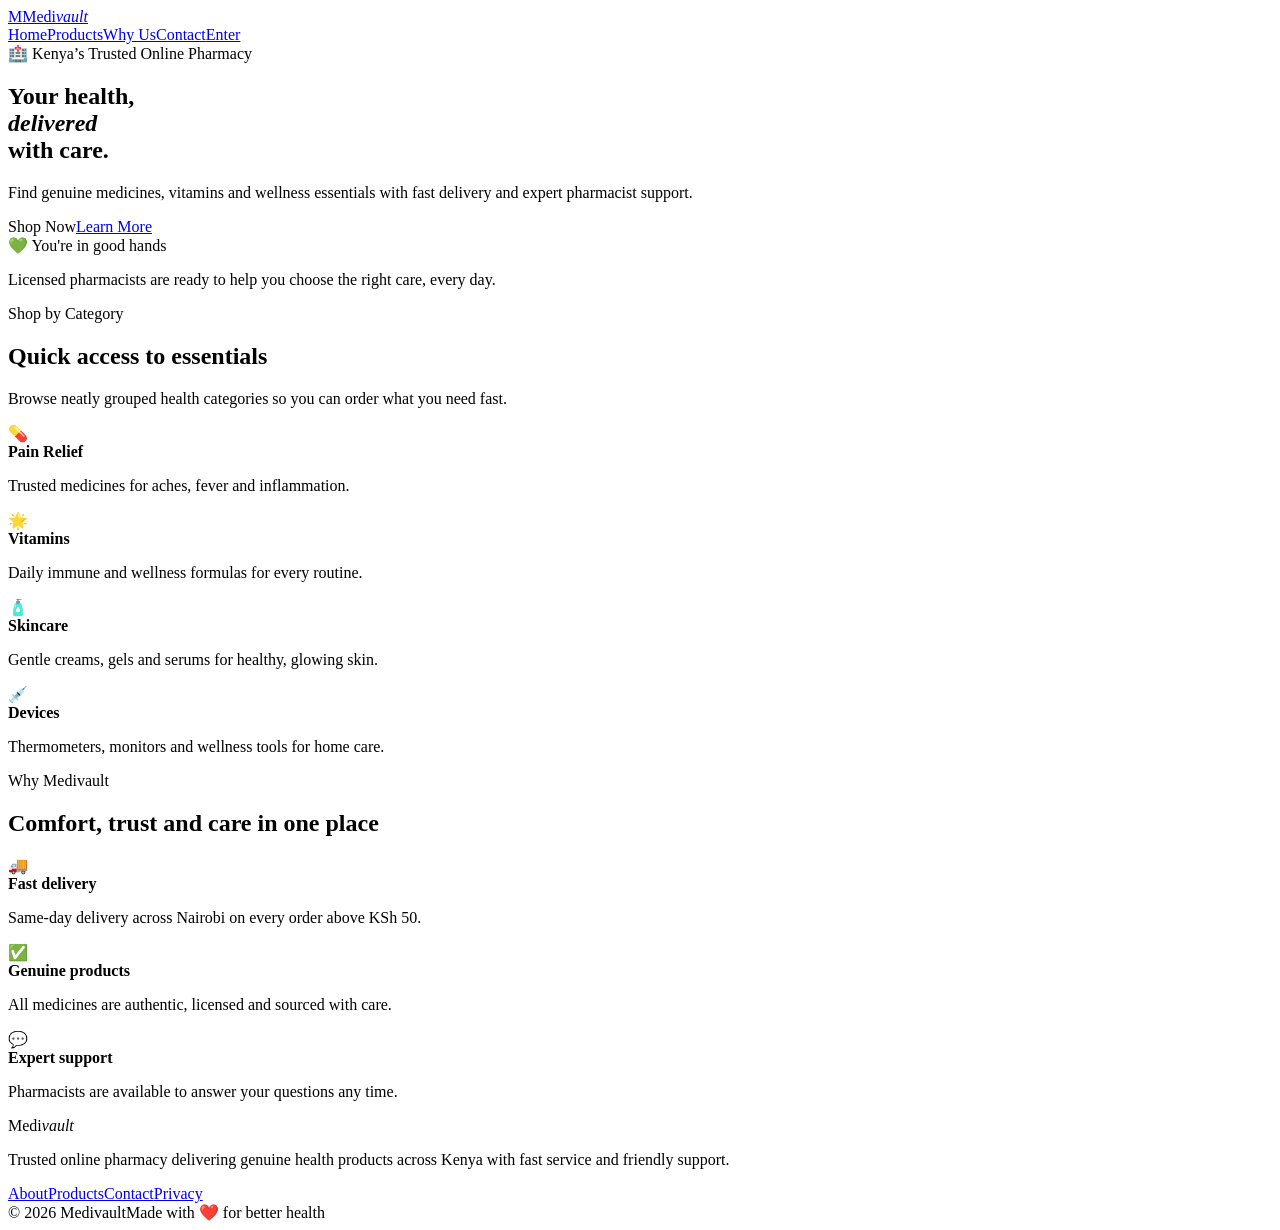
==== index.html @ e717f7df "commit" ====
<!DOCTYPE html>
<html lang="en">

<head>
    <meta charset="UTF-8">
    <meta name="viewport" content="width=device-width, initial-scale=1.0">
    <title>MediVault — Trusted Online Pharmacy</title>
    <link rel="preconnect" href="https://fonts.googleapis.com">
    <link
        href="https://fonts.googleapis.com/css2?family=Fraunces:ital,wght@0,400;0,700;1,400&family=DM+Sans:wght@400;500;600;700&display=swap"
        rel="stylesheet">
    <link rel="stylesheet" href="styles.css">
</head>

<body>
    <div class="page">
        <header>
            <a class="brand" href="#"><span>M</span>Medi<em>vault</em></a>
            <nav><a href="#">Home</a><a href="#shop">Products</a><a href="#why">Why Us</a><a
                    href="#contact">Contact</a><a href="#" class="btn">Enter</a></nav>
        </header>
        <main>
            <section class="hero">
                <div>
                    <div class="eyebrow">🏥 Kenya’s Trusted Online Pharmacy</div>
                    <h1>Your health,<br><em>delivered</em><br>with care.</h1>
                    <p>Find genuine medicines, vitamins and wellness essentials with fast delivery and expert pharmacist
                        support.</p>
                    <div class="actions"><a class="btn">Shop Now</a><a class="btn secondary" href="#why">Learn More</a>
                    </div>
                </div>
                <div class="panel"><span>💚 You're in good hands</span>
                    <p class="note">Licensed pharmacists are ready to help you choose the right care, every day.</p>
                </div>
            </section>
            <section id="shop">
                <span class="label">Shop by Category</span>
                <h2>Quick access to essentials</h2>
                <p>Browse neatly grouped health categories so you can order what you need fast.</p>
                <div class="cards">
                    <div class="card">
                        <div class="emoji">💊</div><strong>Pain Relief</strong>
                        <p>Trusted medicines for aches, fever and inflammation.</p>
                    </div>
                    <div class="card">
                        <div class="emoji">🌟</div><strong>Vitamins</strong>
                        <p>Daily immune and wellness formulas for every routine.</p>
                    </div>
                    <div class="card">
                        <div class="emoji">🧴</div><strong>Skincare</strong>
                        <p>Gentle creams, gels and serums for healthy, glowing skin.</p>
                    </div>
                    <div class="card">
                        <div class="emoji">💉</div><strong>Devices</strong>
                        <p>Thermometers, monitors and wellness tools for home care.</p>
                    </div>
                </div>
            </section>
            <section id="why">
                <span class="label">Why Medivault</span>
                <h2>Comfort, trust and care in one place</h2>
                <div class="cards">
                    <div class="card">
                        <div class="emoji">🚚</div><strong>Fast delivery</strong>
                        <p>Same-day delivery across Nairobi on every order above KSh 50.</p>
                    </div>
                    <div class="card">
                        <div class="emoji">✅</div><strong>Genuine products</strong>
                        <p>All medicines are authentic, licensed and sourced with care.</p>
                    </div>
                    <div class="card">
                        <div class="emoji">💬</div><strong>Expert support</strong>
                        <p>Pharmacists are available to answer your questions any time.</p>
                    </div>
                </div>
            </section>
        </main>
        <footer id="contact">
            <div class="footer">
                <div>
                    <div class="brand">Medi<em>vault</em></div>
                    <p>Trusted online pharmacy delivering genuine health products across Kenya with fast service and
                        friendly support.</p>
                </div>
                <div class="links"><a href="#">About</a><a href="#">Products</a><a href="#">Contact</a><a
                        href="#">Privacy</a></div>
            </div>
            <div class="copy"><span>© 2026 Medivault</span><span>Made with ❤️ for better health</span></div>
        </footer>
    </div>
</body>

</html>
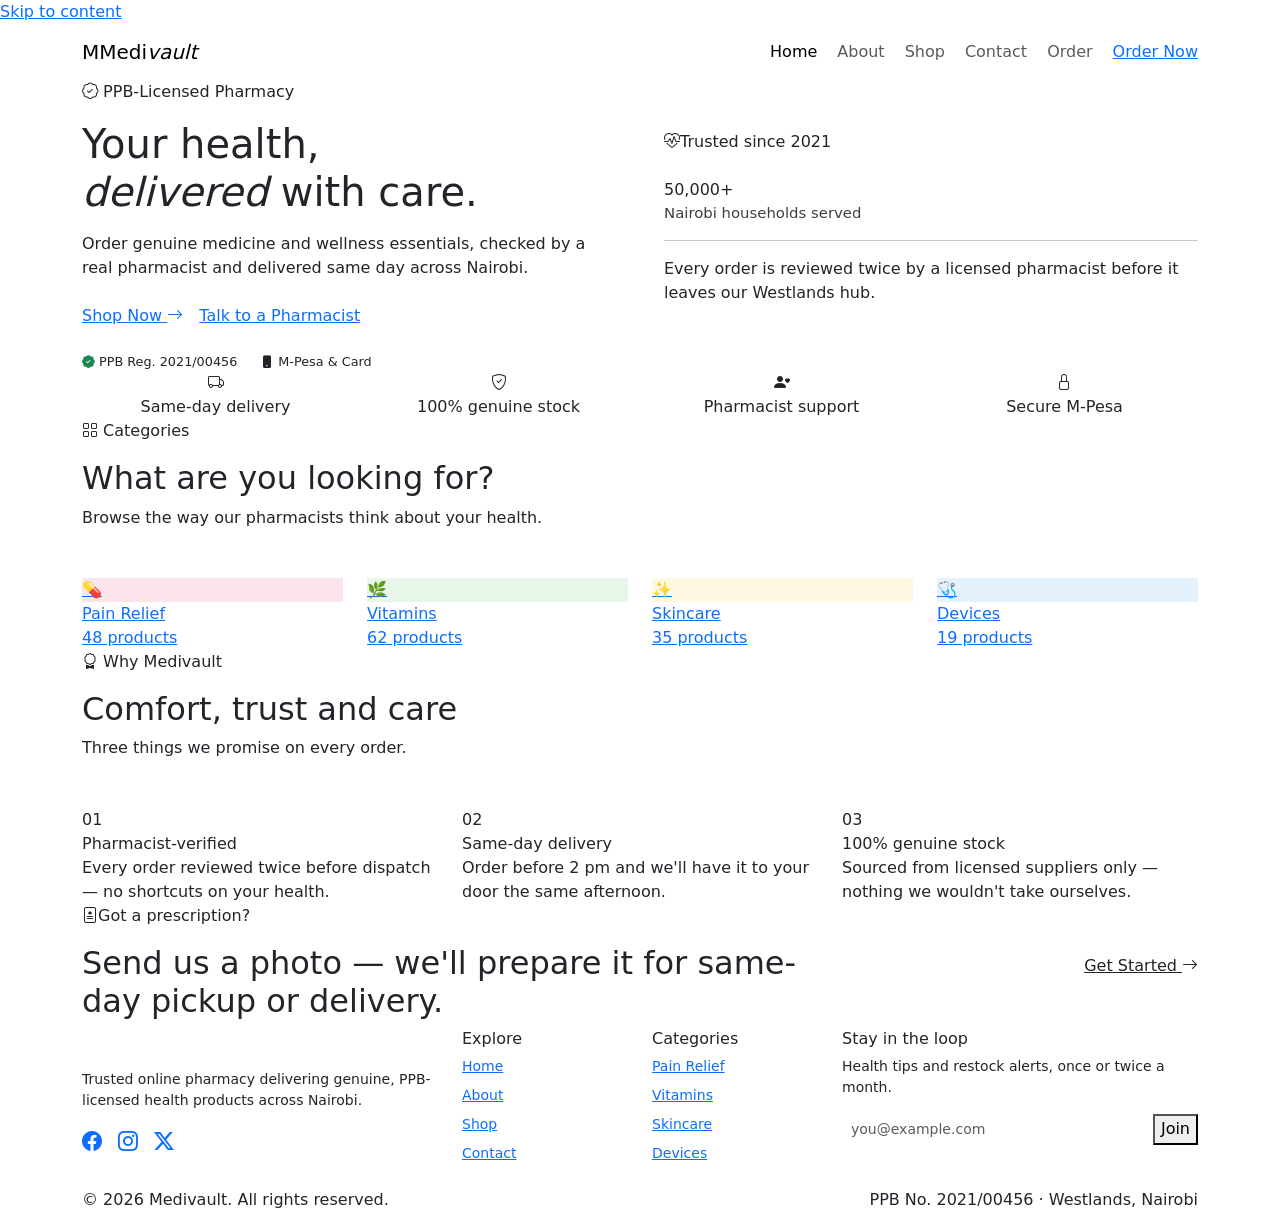
==== commit 281c4fe1: "changes" ====
--- a/index.html
+++ b/index.html
@@ -1,93 +1,164 @@
 <!DOCTYPE html>
 <html lang="en">
+<head>
+  <meta charset="UTF-8">
+  <meta name="viewport" content="width=device-width, initial-scale=1.0">
+  <title>Medivault — Kenya's Trusted Online Pharmacy</title>
+  <link href="https://fonts.googleapis.com/css2?family=Lora:ital,wght@0,600;1,600&family=Plus+Jakarta+Sans:wght@400;500;600;700&display=swap" rel="stylesheet">
+  <link rel="stylesheet" href="https://cdn.jsdelivr.net/npm/bootstrap@5.3.3/dist/css/bootstrap.min.css">
+  <link rel="stylesheet" href="https://cdn.jsdelivr.net/npm/bootstrap-icons@1.11.3/font/bootstrap-icons.min.css">
+  <script src="https://cdn.jsdelivr.net/npm/bootstrap@5.3.3/dist/js/bootstrap.bundle.min.js"></script>
+  <script src="script.js"></script>
+  <link rel="stylesheet" href="styles.css">
+</head>
+<body>
+  <a class="skip-link" href="#main">Skip to content</a>
+  <div class="page-shell">
 
-<head>
-    <meta charset="UTF-8">
-    <meta name="viewport" content="width=device-width, initial-scale=1.0">
-    <title>MediVault — Trusted Online Pharmacy</title>
-    <link rel="preconnect" href="https://fonts.googleapis.com">
-    <link
-        href="https://fonts.googleapis.com/css2?family=Fraunces:ital,wght@0,400;0,700;1,400&family=DM+Sans:wght@400;500;600;700&display=swap"
-        rel="stylesheet">
-    <link rel="stylesheet" href="styles.css">
-</head>
+    <nav class="navbar navbar-expand-lg navbar-mv sticky-top">
+      <div class="container">
+        <a class="navbar-brand" href="index.html"><span class="brand-mark">M</span>Medi<em>vault</em></a>
+        <button class="navbar-toggler" type="button" data-bs-toggle="collapse" data-bs-target="#mvNav" aria-label="Toggle navigation">
+          <span class="navbar-toggler-icon"></span>
+        </button>
+        <div class="collapse navbar-collapse" id="mvNav">
+          <ul class="navbar-nav ms-auto align-items-lg-center gap-1">
+            <li class="nav-item"><a class="nav-link active" href="index.html">Home</a></li>
+            <li class="nav-item"><a class="nav-link" href="about.html">About</a></li>
+            <li class="nav-item"><a class="nav-link" href="products.html">Shop</a></li>
+            <li class="nav-item"><a class="nav-link" href="contact.html">Contact</a></li>
+            <li class="nav-item"><a class="nav-link" href="order.html">Order</a></li>
+            <li class="nav-item ms-lg-2 mt-2 mt-lg-0"><a class="btn-capsule btn-sm" href="order.html">Order Now</a></li>
+          </ul>
+        </div>
+      </div>
+    </nav>
 
-<body>
-    <div class="page">
-        <header>
-            <a class="brand" href="#"><span>M</span>Medi<em>vault</em></a>
-            <nav><a href="#">Home</a><a href="#shop">Products</a><a href="#why">Why Us</a><a
-                    href="#contact">Contact</a><a href="#" class="btn">Enter</a></nav>
-        </header>
-        <main>
-            <section class="hero">
-                <div>
-                    <div class="eyebrow">🏥 Kenya’s Trusted Online Pharmacy</div>
-                    <h1>Your health,<br><em>delivered</em><br>with care.</h1>
-                    <p>Find genuine medicines, vitamins and wellness essentials with fast delivery and expert pharmacist
-                        support.</p>
-                    <div class="actions"><a class="btn">Shop Now</a><a class="btn secondary" href="#why">Learn More</a>
-                    </div>
-                </div>
-                <div class="panel"><span>💚 You're in good hands</span>
-                    <p class="note">Licensed pharmacists are ready to help you choose the right care, every day.</p>
-                </div>
-            </section>
-            <section id="shop">
-                <span class="label">Shop by Category</span>
-                <h2>Quick access to essentials</h2>
-                <p>Browse neatly grouped health categories so you can order what you need fast.</p>
-                <div class="cards">
-                    <div class="card">
-                        <div class="emoji">💊</div><strong>Pain Relief</strong>
-                        <p>Trusted medicines for aches, fever and inflammation.</p>
-                    </div>
-                    <div class="card">
-                        <div class="emoji">🌟</div><strong>Vitamins</strong>
-                        <p>Daily immune and wellness formulas for every routine.</p>
-                    </div>
-                    <div class="card">
-                        <div class="emoji">🧴</div><strong>Skincare</strong>
-                        <p>Gentle creams, gels and serums for healthy, glowing skin.</p>
-                    </div>
-                    <div class="card">
-                        <div class="emoji">💉</div><strong>Devices</strong>
-                        <p>Thermometers, monitors and wellness tools for home care.</p>
-                    </div>
-                </div>
-            </section>
-            <section id="why">
-                <span class="label">Why Medivault</span>
-                <h2>Comfort, trust and care in one place</h2>
-                <div class="cards">
-                    <div class="card">
-                        <div class="emoji">🚚</div><strong>Fast delivery</strong>
-                        <p>Same-day delivery across Nairobi on every order above KSh 50.</p>
-                    </div>
-                    <div class="card">
-                        <div class="emoji">✅</div><strong>Genuine products</strong>
-                        <p>All medicines are authentic, licensed and sourced with care.</p>
-                    </div>
-                    <div class="card">
-                        <div class="emoji">💬</div><strong>Expert support</strong>
-                        <p>Pharmacists are available to answer your questions any time.</p>
-                    </div>
-                </div>
-            </section>
-        </main>
-        <footer id="contact">
-            <div class="footer">
-                <div>
-                    <div class="brand">Medi<em>vault</em></div>
-                    <p>Trusted online pharmacy delivering genuine health products across Kenya with fast service and
-                        friendly support.</p>
-                </div>
-                <div class="links"><a href="#">About</a><a href="#">Products</a><a href="#">Contact</a><a
-                        href="#">Privacy</a></div>
+    <main id="main">
+      <section class="hero">
+        <div class="container">
+          <div class="row align-items-center g-5">
+            <div class="col-lg-6">
+              <span class="rx-tag mb-3"><i class="bi bi-patch-check"></i> PPB-Licensed Pharmacy</span>
+              <h1 class="mt-3 mb-3">Your health,<br><em>delivered</em> with care.</h1>
+              <p class="lede mb-4">Order genuine medicine and wellness essentials, checked by a real pharmacist and delivered same day across Nairobi.</p>
+              <div class="d-flex flex-wrap gap-3">
+                <a class="btn-capsule" href="products.html">Shop Now <i class="bi bi-arrow-right"></i></a>
+                <a class="btn-capsule btn-capsule-outline" href="contact.html">Talk to a Pharmacist</a>
+              </div>
+              <div class="d-flex flex-wrap gap-4 mt-4 text-muted-soft" style="font-size:.8rem">
+                <span><i class="bi bi-patch-check-fill text-success me-1"></i>PPB Reg. 2021/00456</span>
+                <span><i class="bi bi-phone-fill me-1" style="color:var(--sage)"></i>M-Pesa &amp; Card</span>
+              </div>
             </div>
-            <div class="copy"><span>© 2026 Medivault</span><span>Made with ❤️ for better health</span></div>
-        </footer>
-    </div>
+            <div class="col-lg-6">
+              <div class="hero-panel">
+                <span class="rx-tag rx-tag-light mb-4 d-inline-flex"><i class="bi bi-heart-pulse"></i> Trusted since 2021</span>
+                <div class="hero-stat">50,000+</div>
+                <p style="opacity:.88;font-size:.93rem;">Nairobi households served</p>
+                <hr>
+                <p class="note">Every order is reviewed twice by a licensed pharmacist before it leaves our Westlands hub.</p>
+              </div>
+            </div>
+          </div>
+        </div>
+      </section>
+
+      <div class="trust-bar">
+        <div class="container">
+          <div class="row text-center g-3">
+            <div class="col-6 col-md-3 d-flex justify-content-center"><div class="trust-item"><div class="trust-icon"><i class="bi bi-truck"></i></div>Same-day delivery</div></div>
+            <div class="col-6 col-md-3 d-flex justify-content-center"><div class="trust-item"><div class="trust-icon"><i class="bi bi-shield-check"></i></div>100% genuine stock</div></div>
+            <div class="col-6 col-md-3 d-flex justify-content-center"><div class="trust-item"><div class="trust-icon"><i class="bi bi-person-heart"></i></div>Pharmacist support</div></div>
+            <div class="col-6 col-md-3 d-flex justify-content-center"><div class="trust-item"><div class="trust-icon"><i class="bi bi-lock"></i></div>Secure M-Pesa</div></div>
+          </div>
+        </div>
+      </div>
+
+      <section class="section-cream">
+        <div class="container">
+          <span class="rx-tag mb-3"><i class="bi bi-grid"></i> Categories</span>
+          <h2 class="mt-3 mb-2">What are you looking for?</h2>
+          <p class="text-muted-soft mb-5">Browse the way our pharmacists think about your health.</p>
+          <div class="row g-4">
+            <div class="col-6 col-md-3"><a href="products.html?cat=pain-relief" class="cat-card d-block"><div class="cat-icon-wrap" style="background:#fce4ec">💊</div><div class="cat-name">Pain Relief</div><div class="cat-count">48 products</div></a></div>
+            <div class="col-6 col-md-3"><a href="products.html?cat=vitamins" class="cat-card d-block"><div class="cat-icon-wrap" style="background:#e8f5e9">🌿</div><div class="cat-name">Vitamins</div><div class="cat-count">62 products</div></a></div>
+            <div class="col-6 col-md-3"><a href="products.html?cat=skincare" class="cat-card d-block"><div class="cat-icon-wrap" style="background:#fff8e1">✨</div><div class="cat-name">Skincare</div><div class="cat-count">35 products</div></a></div>
+            <div class="col-6 col-md-3"><a href="products.html?cat=devices" class="cat-card d-block"><div class="cat-icon-wrap" style="background:#e3f2fd">🩺</div><div class="cat-name">Devices</div><div class="cat-count">19 products</div></a></div>
+          </div>
+        </div>
+      </section>
+
+      <section class="section-warm">
+        <div class="container">
+          <span class="rx-tag mb-3"><i class="bi bi-award"></i> Why Medivault</span>
+          <h2 class="mt-3 mb-2">Comfort, trust and care</h2>
+          <p class="text-muted-soft mb-5">Three things we promise on every order.</p>
+          <div class="row g-4">
+            <div class="col-md-4"><div class="why-card"><div class="why-num">01</div><div class="why-title">Pharmacist-verified</div><div class="why-text">Every order reviewed twice before dispatch — no shortcuts on your health.</div></div></div>
+            <div class="col-md-4"><div class="why-card"><div class="why-num">02</div><div class="why-title">Same-day delivery</div><div class="why-text">Order before 2 pm and we'll have it to your door the same afternoon.</div></div></div>
+            <div class="col-md-4"><div class="why-card"><div class="why-num">03</div><div class="why-title">100% genuine stock</div><div class="why-text">Sourced from licensed suppliers only — nothing we wouldn't take ourselves.</div></div></div>
+          </div>
+        </div>
+      </section>
+
+      <section class="cta-band">
+        <div class="container">
+          <div class="row align-items-center g-4">
+            <div class="col-lg-8">
+              <span class="rx-tag rx-tag-light mb-3 d-inline-flex"><i class="bi bi-file-medical"></i> Got a prescription?</span>
+              <h2>Send us a photo — we'll prepare it for same-day pickup or delivery.</h2>
+            </div>
+            <div class="col-lg-4 text-lg-end">
+              <a href="contact.html" class="btn-capsule" style="background:#fff;color:var(--sage)">Get Started <i class="bi bi-arrow-right"></i></a>
+            </div>
+          </div>
+        </div>
+      </section>
+    </main>
+
+    <footer class="site-footer">
+      <div class="container">
+        <div class="row g-4 pb-4">
+          <div class="col-lg-4">
+            <a class="navbar-brand text-white mb-3 d-flex align-items-center gap-2" href="index.html"><span class="brand-mark">M</span>Medi<em style="color:var(--sage-mid)">vault</em></a>
+            <p class="small" style="max-width:22rem">Trusted online pharmacy delivering genuine, PPB-licensed health products across Nairobi.</p>
+            <div class="d-flex gap-3 mt-3 fs-5">
+              <a href="#" aria-label="Facebook"><i class="bi bi-facebook"></i></a>
+              <a href="#" aria-label="Instagram"><i class="bi bi-instagram"></i></a>
+              <a href="#" aria-label="X"><i class="bi bi-twitter-x"></i></a>
+            </div>
+          </div>
+          <div class="col-6 col-lg-2">
+            <h6>Explore</h6>
+            <div class="d-flex flex-column gap-2 small">
+              <a href="index.html">Home</a><a href="about.html">About</a><a href="products.html">Shop</a><a href="contact.html">Contact</a>
+            </div>
+          </div>
+          <div class="col-6 col-lg-2">
+            <h6>Categories</h6>
+            <div class="d-flex flex-column gap-2 small">
+              <a href="products.html?cat=pain-relief">Pain Relief</a><a href="products.html?cat=vitamins">Vitamins</a><a href="products.html?cat=skincare">Skincare</a><a href="products.html?cat=devices">Devices</a>
+            </div>
+          </div>
+          <div class="col-lg-4">
+            <h6>Stay in the loop</h6>
+            <p class="small mb-3">Health tips and restock alerts, once or twice a month.</p>
+            <form id="newsletterForm" class="d-flex gap-2" novalidate>
+              <label for="newsletterEmail" class="visually-hidden">Email</label>
+              <input type="email" id="newsletterEmail" class="form-control form-control-sm" placeholder="you@example.com" style="background:rgba(255,255,255,.06);color:#fff;border-color:rgba(255,255,255,.2)" required>
+              <button type="submit" class="btn-capsule btn-sm flex-shrink-0">Join</button>
+            </form>
+            <div class="small mt-2" data-newsletter-feedback></div>
+          </div>
+        </div>
+        <div class="footer-bottom d-flex flex-wrap justify-content-between gap-2">
+          <span>© 2026 Medivault. All rights reserved.</span>
+          <span>PPB No. 2021/00456 · Westlands, Nairobi</span>
+        </div>
+      </div>
+    </footer>
+  </div>
+
 </body>
-
 </html>
